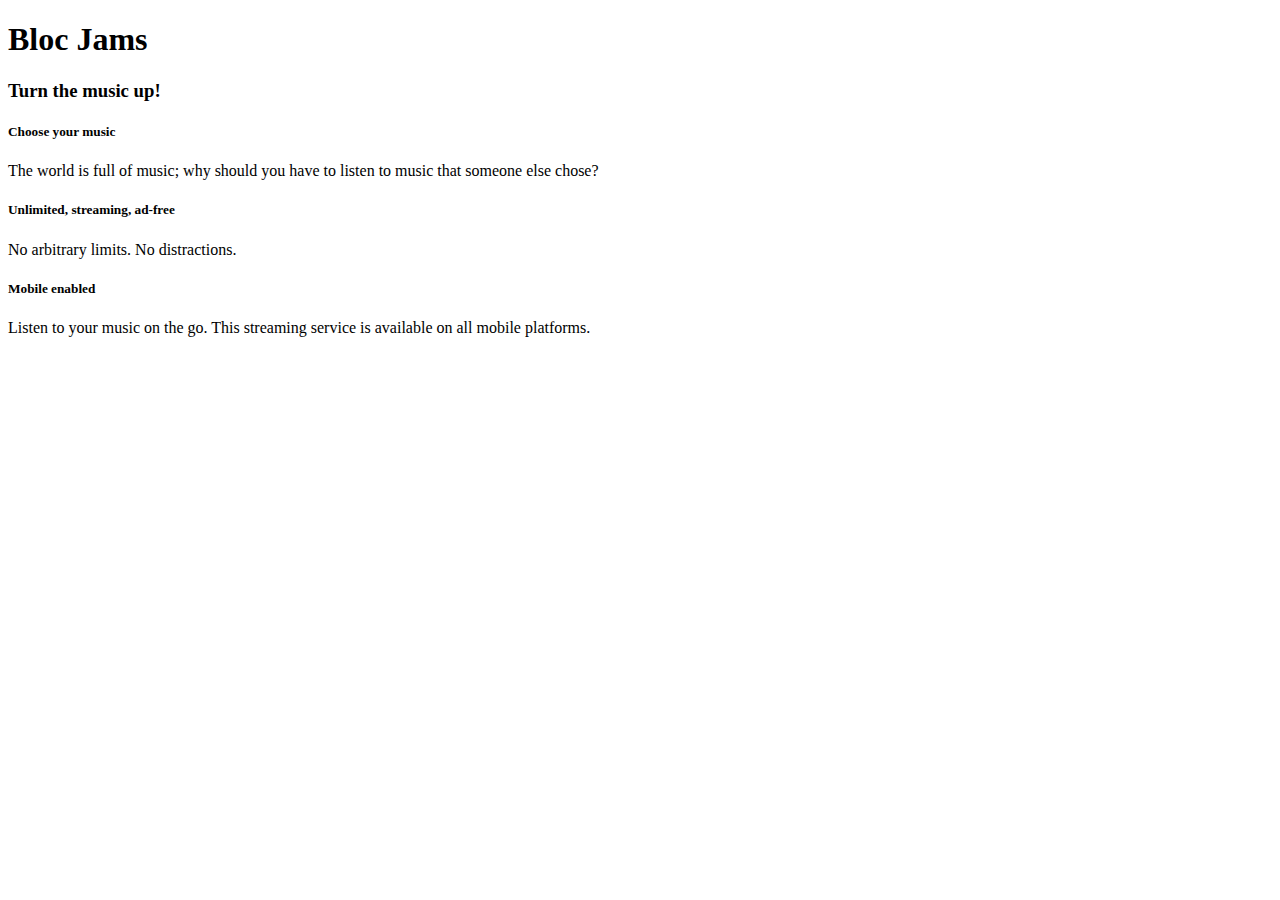
==== index.html @ 5b5a2f8e "Changed header to section for hero tag" ====
<!DOCTYPE html>
<html>
    <head>
        <title>Bloc Jams</title>
    </head>
    <body>
        <nav><!-- navigation bar -->
        </nav>
        <section><!-- hero content -->
            <h1>Bloc Jams</h1>
            <h3>Turn the music up!</h3>
        </section>
        <section><!-- selling points -->
            <div>
                <h5>Choose your music</h5>
                <p>The world is full of music; why should you have to listen to music that someone else chose?</p>
            </div>
            <div>
                <h5>Unlimited, streaming, ad-free</h5>
                <p>No arbitrary limits. No distractions.</p>
            </div>
            <div>
                <h5>Mobile enabled</h5>
                <p>Listen to your music on the go. This streaming service is available on all mobile platforms.</p>
            </div>
        </section>
    </body>
</html>
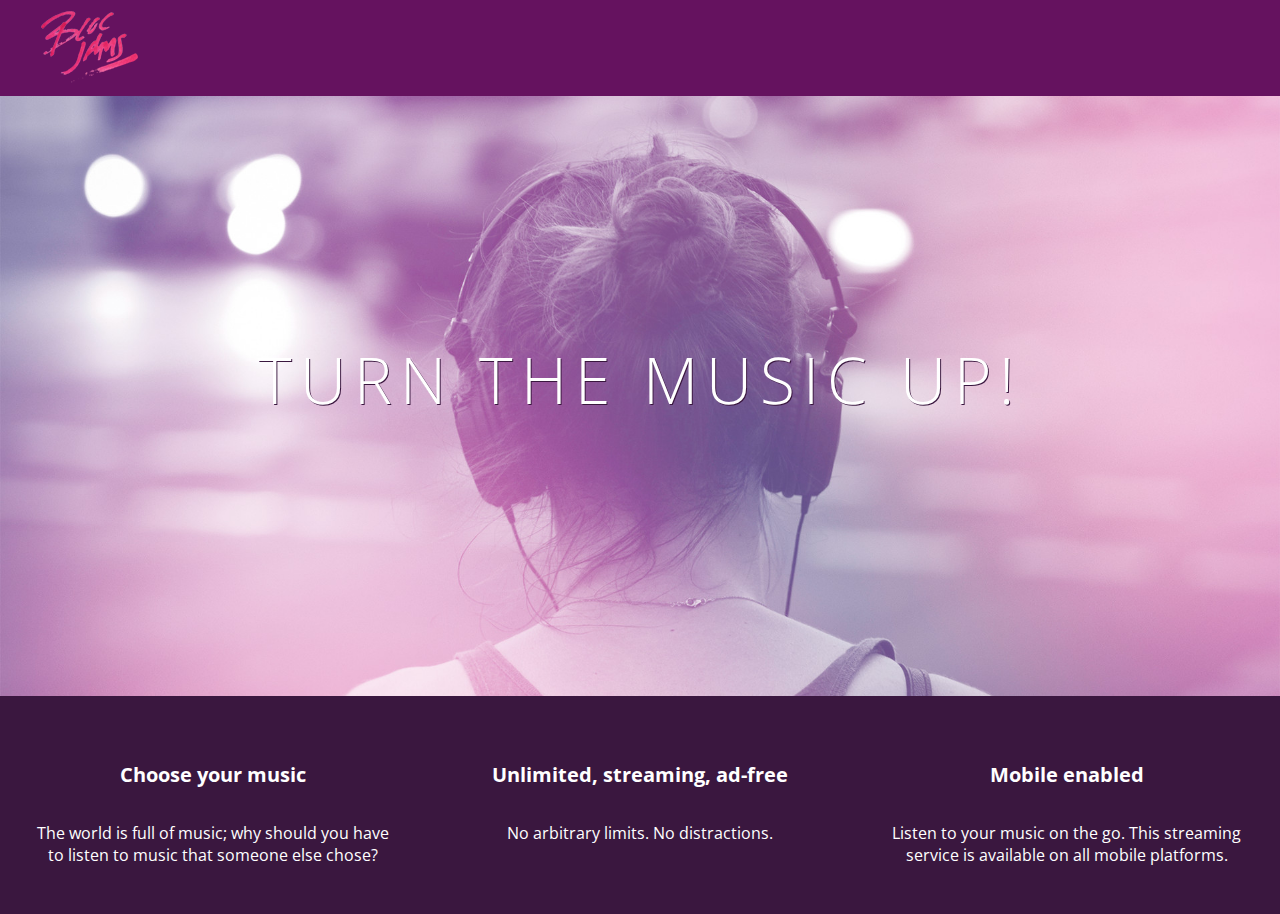
==== commit 6476565b: "Checkpoint 3 styles: completed" ====
--- a/index.html
+++ b/index.html
@@ -2,26 +2,33 @@
 <html>
     <head>
         <title>Bloc Jams</title>
+        <link rel="stylesheet" type="text/css" href="http://fonts.googleapis.com/css?family=Open+Sans:400,800,600,700,300">
+        <link rel="stylesheet" type="text/css" href="http://code.ionicframework.com/ionicons/2.0.1/css/ionicons.min.css">
+        <link rel="stylesheet" type="text/css" href="styles/normalize.css">
+        <link rel="stylesheet" type="text/css" href="styles/main.css">
     </head>
-    <body>
-        <nav><!-- navigation bar -->
+    <body class="landing">
+        <nav class="navbar"><!-- navigation bar -->
+            <img src="assets/images/bloc_jams_logo.png" alt="bloc jams logo" class="logo">
         </nav>
-        <section><!-- hero content -->
-            <h1>Bloc Jams</h1>
-            <h3>Turn the music up!</h3>
+        <section class="hero-content"><!-- hero content -->
+            <h1 class="hero-title">Turn the music up!</h1>
         </section>
-        <section><!-- selling points -->
-            <div>
-                <h5>Choose your music</h5>
-                <p>The world is full of music; why should you have to listen to music that someone else chose?</p>
+        <section class="selling-points"><!-- selling points -->
+            <div class="point">
+                <span class="ion-music-note"></span>
+                <h5 class="point-title">Choose your music</h5>
+                <p class="point-description">The world is full of music; why should you have to listen to music that someone else chose?</p>
             </div>
-            <div>
-                <h5>Unlimited, streaming, ad-free</h5>
-                <p>No arbitrary limits. No distractions.</p>
+            <div class="point">
+                <span class="ion-radio-waves"></span>
+                <h5 class="point-title">Unlimited, streaming, ad-free</h5>
+                <p class="point-description">No arbitrary limits. No distractions.</p>
             </div>
-            <div>
-                <h5>Mobile enabled</h5>
-                <p>Listen to your music on the go. This streaming service is available on all mobile platforms.</p>
+            <div class="point">
+                <span class="ion-iphone"></span>
+                <h5 class="point-title">Mobile enabled</h5>
+                <p class="point-description">Listen to your music on the go. This streaming service is available on all mobile platforms.</p>
             </div>
         </section>
     </body>
--- a/styles/main.css
+++ b/styles/main.css
@@ -0,0 +1,78 @@
+html {
+    height: 100%; /* makes sure our HTML takes up 100% of the browser window */
+    font-size: 100%;
+}
+
+body {
+    font-family: 'Open Sans'; /* sets our font to the "Open Sans" typeface */
+    color: white; /* sets the text color to white */
+    min-height: 100%; /* says the height of the body must be, at minimum, 100% of the window */
+}
+
+body.landing {
+    background-color: rgb(58,23,63); /* sets the background color to an RGB value */
+}
+
+.navbar {
+    padding: 0.5rem; /* rem is a relative unit - allows for responsive sizing */
+    background-color: rgb(101,18,95);
+}
+
+.navbar .logo {
+    position: relative; 
+    left: 2rem;
+}
+
+.hero-content {
+    position: relative; /* position is in the normal flow of the document and can be offset */
+    min-height: 600px; /* hero content element must be at least 600px */
+    background-image: url(../assets/images/bloc_jams_bg.jpg); /* specifies image to use */
+    background-repeat: no-repeat; /* tells browser not to repeat the image */
+    background-position: center center; /* centers the image both horizontally  and vertically */
+    background-size: cover; /* scales image so background is always covered by the image */
+}
+
+.hero-content .hero-title {
+    position: absolute; /* position is outside the normal flow of the document */
+    top: 40%;
+    -webkit-transform: translateY(-50%); /* vendor prefixes to vertically center the text */
+    -moz-transform: translateY(-50%);
+    -ms-transform: translateY(-50%);
+    width: 100%; /* makes sure the title inhabits the full width of its container */
+    text-align: center; /* aligns text in the horizontal center of the element */
+    font-size: 4rem; /* specifies the size of the font in root em units */
+    font-weight: 300; /* makes the font thinner or lighter weight */
+    text-transform: uppercase; /* transforms the text to be all uppercase lettering */
+    letter-spacing: 0.5rem; /* puts 0.5 root ems worth of space between each letter */
+    text-shadow: 1px 1px 0px rgb(58,23,63); /* creates a shadow underneath the text for readability over the image */
+}
+
+.selling-points {
+    position: relative;
+    display: table; /* place the elements in a table-like layout with each selling point side by side */
+    width: 100%;
+    -webkit-box-sizing: border-box;
+    -moz-box-sizing: border-box;
+    box-sizing: border-box; /* sizing properties include content, padding and border, but not margin */
+}
+
+.point {
+    display: table-cell;
+    position: relative;
+    width: 33.3%;
+    padding: 2rem;
+    text-align: center;
+}
+
+.point .point-title {
+    font-size: 1.25rem;
+}
+
+.ion-music-note,
+.ion-radio-waves,
+.ion-iphone {
+    color: rgb(233,50,117);
+    font-size: 5rem;
+}
+
+
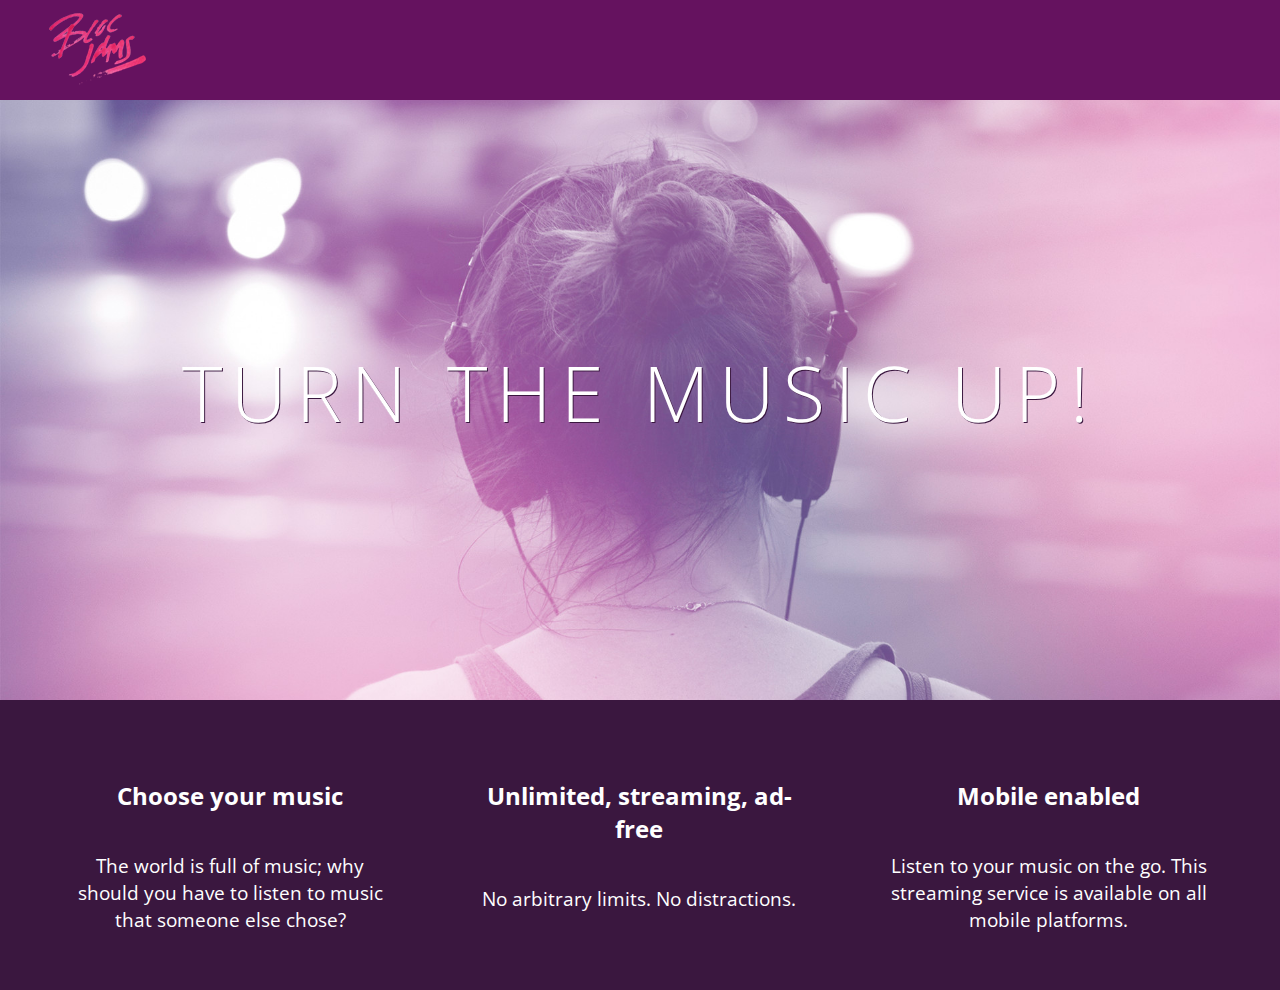
==== commit d616d33f: "Checkpoint 4 responsiveness: completed" ====
--- a/index.html
+++ b/index.html
@@ -2,10 +2,12 @@
 <html>
     <head>
         <title>Bloc Jams</title>
+        <meta name="viewport" content-"width=device-width, initial-scale=1">
         <link rel="stylesheet" type="text/css" href="http://fonts.googleapis.com/css?family=Open+Sans:400,800,600,700,300">
         <link rel="stylesheet" type="text/css" href="http://code.ionicframework.com/ionicons/2.0.1/css/ionicons.min.css">
         <link rel="stylesheet" type="text/css" href="styles/normalize.css">
         <link rel="stylesheet" type="text/css" href="styles/main.css">
+        <link rel="stylesheet" type="text/css" href="styles/landing.css">
     </head>
     <body class="landing">
         <nav class="navbar"><!-- navigation bar -->
@@ -14,18 +16,18 @@
         <section class="hero-content"><!-- hero content -->
             <h1 class="hero-title">Turn the music up!</h1>
         </section>
-        <section class="selling-points"><!-- selling points -->
-            <div class="point">
+        <section class="selling-points container"><!-- selling points -->
+            <div class="point column third">
                 <span class="ion-music-note"></span>
                 <h5 class="point-title">Choose your music</h5>
                 <p class="point-description">The world is full of music; why should you have to listen to music that someone else chose?</p>
             </div>
-            <div class="point">
+            <div class="point column third">
                 <span class="ion-radio-waves"></span>
                 <h5 class="point-title">Unlimited, streaming, ad-free</h5>
                 <p class="point-description">No arbitrary limits. No distractions.</p>
             </div>
-            <div class="point">
+            <div class="point column third">
                 <span class="ion-iphone"></span>
                 <h5 class="point-title">Mobile enabled</h5>
                 <p class="point-description">Listen to your music on the go. This streaming service is available on all mobile platforms.</p>
--- a/styles/main.css
+++ b/styles/main.css
@@ -1,3 +1,9 @@
+*, *::before, *::after {
+    -moz-box-sizing: border-box;
+    -webkit-box-sizing: border-box;
+    box-sizing: border-box;
+}
+
 html {
     height: 100%; /* makes sure our HTML takes up 100% of the browser window */
     font-size: 100%;
@@ -7,10 +13,6 @@
     font-family: 'Open Sans'; /* sets our font to the "Open Sans" typeface */
     color: white; /* sets the text color to white */
     min-height: 100%; /* says the height of the body must be, at minimum, 100% of the window */
-}
-
-body.landing {
-    background-color: rgb(58,23,63); /* sets the background color to an RGB value */
 }
 
 .navbar {
@@ -23,56 +25,30 @@
     left: 2rem;
 }
 
-.hero-content {
-    position: relative; /* position is in the normal flow of the document and can be offset */
-    min-height: 600px; /* hero content element must be at least 600px */
-    background-image: url(../assets/images/bloc_jams_bg.jpg); /* specifies image to use */
-    background-repeat: no-repeat; /* tells browser not to repeat the image */
-    background-position: center center; /* centers the image both horizontally  and vertically */
-    background-size: cover; /* scales image so background is always covered by the image */
+.container {
+    margin: 0 auto;
+    max-width: 64rem;
 }
 
-.hero-content .hero-title {
-    position: absolute; /* position is outside the normal flow of the document */
-    top: 40%;
-    -webkit-transform: translateY(-50%); /* vendor prefixes to vertically center the text */
-    -moz-transform: translateY(-50%);
-    -ms-transform: translateY(-50%);
-    width: 100%; /* makes sure the title inhabits the full width of its container */
-    text-align: center; /* aligns text in the horizontal center of the element */
-    font-size: 4rem; /* specifies the size of the font in root em units */
-    font-weight: 300; /* makes the font thinner or lighter weight */
-    text-transform: uppercase; /* transforms the text to be all uppercase lettering */
-    letter-spacing: 0.5rem; /* puts 0.5 root ems worth of space between each letter */
-    text-shadow: 1px 1px 0px rgb(58,23,63); /* creates a shadow underneath the text for readability over the image */
+/* Medium and small screens (640 px) */
+@media (min-width: 640px) {
+    html { font-size: 112%; } /* set font size large to make text more legible */
+    
+    .column {
+        float: left; /* every element will stick to left-most side in its container */
+        padding-left: 1rem; /* add padding to keep some space between gird elements */
+        padding-right: 1rem;
+    }
+    
+    .column.full { width: 100%; }
+    .column.two-thirds { width: 66.7%; }
+    .column.half { width: 50%; }
+    .column.third { width: 33.3%; }
+    .column.fourth { width: 25%; }
+    .column.flow-opposite { float: right; }
 }
 
-.selling-points {
-    position: relative;
-    display: table; /* place the elements in a table-like layout with each selling point side by side */
-    width: 100%;
-    -webkit-box-sizing: border-box;
-    -moz-box-sizing: border-box;
-    box-sizing: border-box; /* sizing properties include content, padding and border, but not margin */
+/* Large screens (1024px) */
+@media (min-width: 1024px) {
+    html { font-size: 120%; }
 }
-
-.point {
-    display: table-cell;
-    position: relative;
-    width: 33.3%;
-    padding: 2rem;
-    text-align: center;
-}
-
-.point .point-title {
-    font-size: 1.25rem;
-}
-
-.ion-music-note,
-.ion-radio-waves,
-.ion-iphone {
-    color: rgb(233,50,117);
-    font-size: 5rem;
-}
-
-
--- a/styles/landing.css
+++ b/styles/landing.css
@@ -0,0 +1,48 @@
+body.landing {
+    background-color: rgb(58,23,63); /* sets the background color to an RGB value */
+}
+
+.hero-content {
+    position: relative; /* position is in the normal flow of the document and can be offset */
+    min-height: 600px; /* hero content element must be at least 600px */
+    background-image: url(../assets/images/bloc_jams_bg.jpg); /* specifies image to use */
+    background-repeat: no-repeat; /* tells browser not to repeat the image */
+    background-position: center center; /* centers the image both horizontally  and vertically */
+    background-size: cover; /* scales image so background is always covered by the image */
+}
+
+.hero-content .hero-title {
+    position: absolute; /* position is outside the normal flow of the document */
+    top: 40%;
+    -webkit-transform: translateY(-50%); /* vendor prefixes to vertically center the text */
+    -moz-transform: translateY(-50%);
+    -ms-transform: translateY(-50%);
+    width: 100%; /* makes sure the title inhabits the full width of its container */
+    text-align: center; /* aligns text in the horizontal center of the element */
+    font-size: 4rem; /* specifies the size of the font in root em units */
+    font-weight: 300; /* makes the font thinner or lighter weight */
+    text-transform: uppercase; /* transforms the text to be all uppercase lettering */
+    letter-spacing: 0.5rem; /* puts 0.5 root ems worth of space between each letter */
+    text-shadow: 1px 1px 0px rgb(58,23,63); /* creates a shadow underneath the text for readability over the image */
+}
+
+.selling-points {
+    position: relative;
+}
+
+.point {
+    position: relative;
+    padding: 2rem;
+    text-align: center;
+}
+
+.point .point-title {
+    font-size: 1.25rem;
+}
+
+.ion-music-note,
+.ion-radio-waves,
+.ion-iphone {
+    color: rgb(233,50,117);
+    font-size: 5rem;
+}
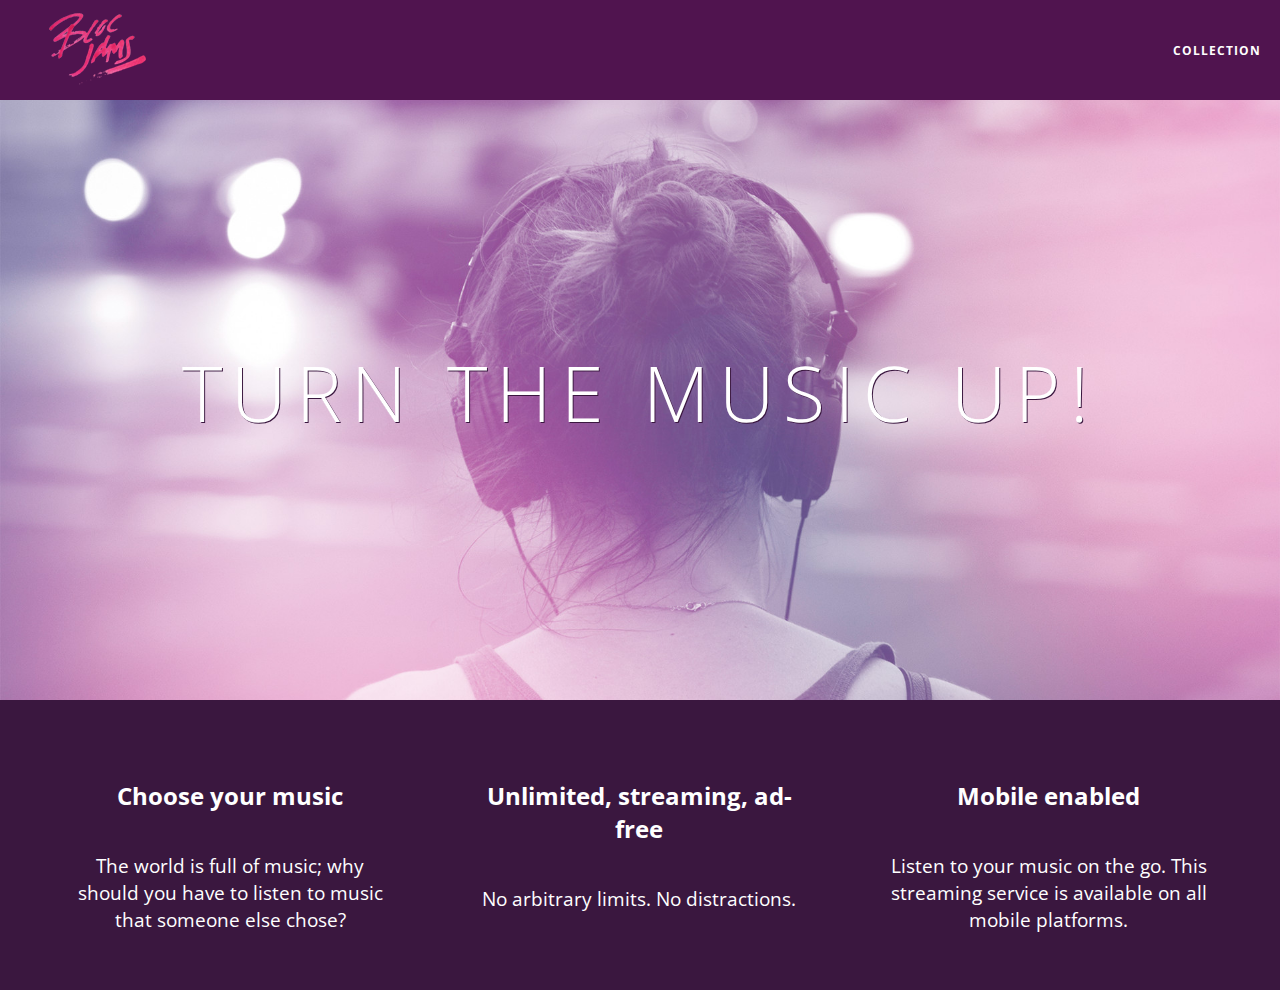
==== commit 25cbf610: "Checkpoint 4 collection view completed" ====
--- a/index.html
+++ b/index.html
@@ -11,12 +11,17 @@
     </head>
     <body class="landing">
         <nav class="navbar"><!-- navigation bar -->
-            <img src="assets/images/bloc_jams_logo.png" alt="bloc jams logo" class="logo">
+            <a href="index.html" class="logo">
+                <img src="assets/images/bloc_jams_logo.png" alt="bloc jams logo">
+            </a>
+            <div class="links-container">
+                <a href="collection.html" class="navbar-link">collection</a>
+            </div>
         </nav>
         <section class="hero-content"><!-- hero content -->
             <h1 class="hero-title">Turn the music up!</h1>
         </section>
-        <section class="selling-points container"><!-- selling points -->
+        <section class="selling-points container clearfix"><!-- selling points -->
             <div class="point column third">
                 <span class="ion-music-note"></span>
                 <h5 class="point-title">Choose your music</h5>
--- a/styles/main.css
+++ b/styles/main.css
@@ -16,13 +16,46 @@
 }
 
 .navbar {
+    position: relative;
     padding: 0.5rem; /* rem is a relative unit - allows for responsive sizing */
-    background-color: rgb(101,18,95);
+    background-color: rgba(101,18,95,0.5); /* includes alpha (opacity) of text */
+    z-index: 1; /* determines which element is displayed on top of the other */
 }
 
 .navbar .logo {
     position: relative; 
     left: 2rem;
+    cursor: pointer; /* produces the finger-pointer icon when you hover over the logo */
+}
+
+.navbar .links-container {
+    display: table;
+    position: absolute;
+    top: 0;
+    right: 0;
+    height: 100px;
+    color: white;
+    text-decoration: none; /* allows for addition of underlines, strikethroughs etc, set to none for anchor tags which have underline by default */
+}
+
+.links-container .navbar-link {
+    display: table-cell;
+    position: relative;
+    height: 100%;
+    padding-left: 1rem;
+    padding-right: 1rem;
+    vertical-align: middle; /* orients inline or table-cell content vertically */
+    color: white;
+    font-size: 0.625rem;
+    letter-spacing: 0.05rem;
+    font-weight: 700;
+    text-transform: uppercase;
+    text-decoration: none;
+    cursor: pointer;
+}
+
+.links-container .navbar-link:hover {
+    color: rgb(233,50,117);
 }
 
 .container {
@@ -52,3 +85,13 @@
 @media (min-width: 1024px) {
     html { font-size: 120%; }
 }
+
+.clearfix::before,
+.clearfix::after {
+    content: " ";
+    display: table;
+}
+
+.clearfix::after {
+    clear: both;
+}
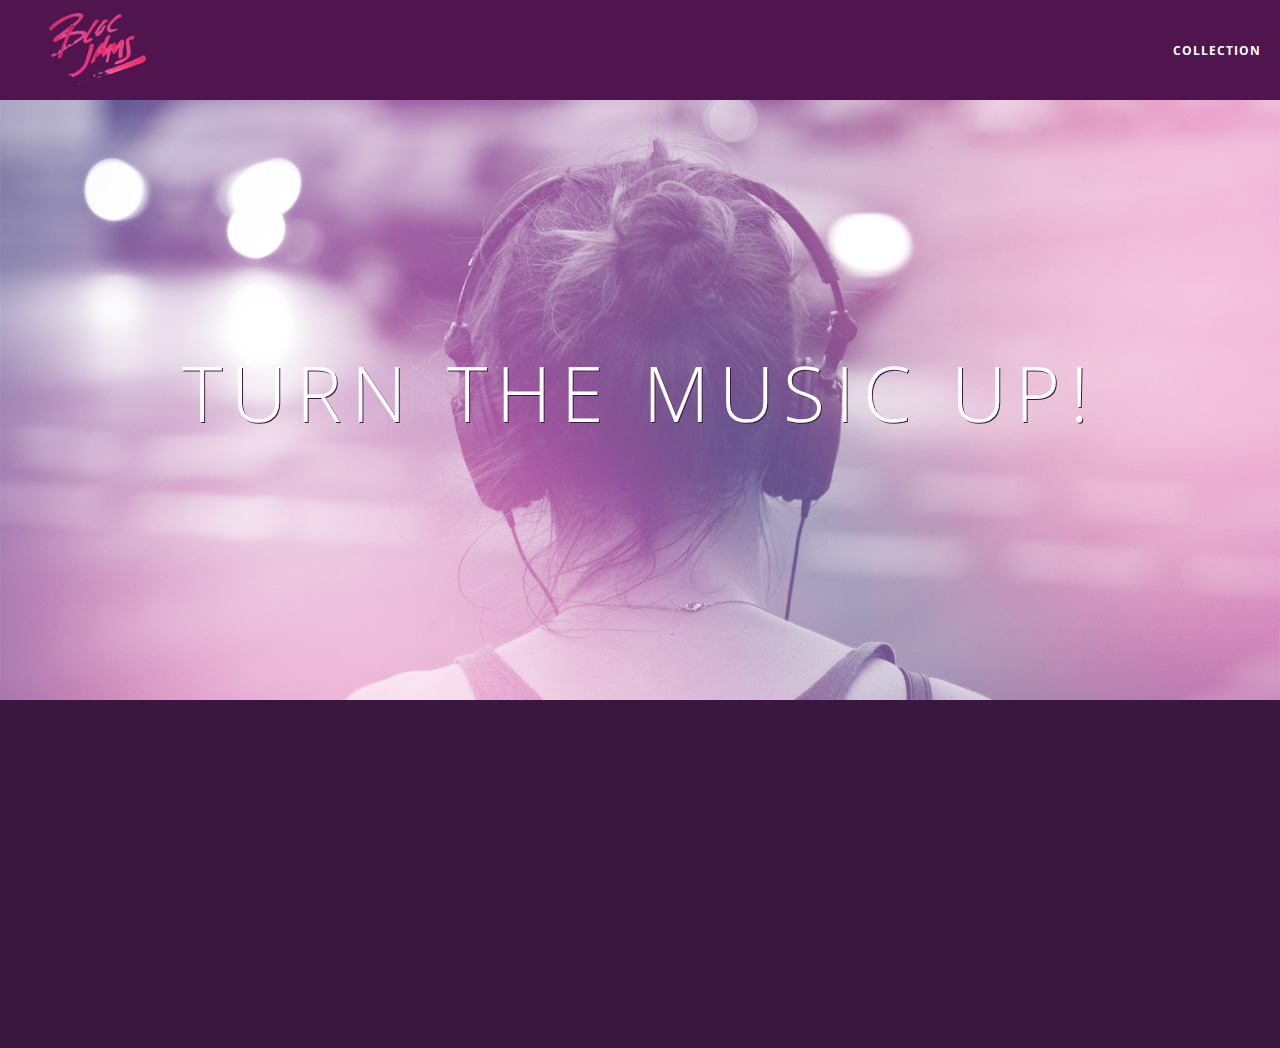
==== commit d2b7ad14: "Checkpoint 8 Animation completed" ====
--- a/index.html
+++ b/index.html
@@ -38,5 +38,6 @@
                 <p class="point-description">Listen to your music on the go. This streaming service is available on all mobile platforms.</p>
             </div>
         </section>
+        <script src="scripts/landing.js"></script>
     </body>
 </html>--- a/styles/main.css
+++ b/styles/main.css
@@ -63,6 +63,10 @@
     max-width: 64rem;
 }
 
+.container.narrow {
+    max-width: 56rem;
+}
+
 /* Medium and small screens (640 px) */
 @media (min-width: 640px) {
     html { font-size: 112%; } /* set font size large to make text more legible */
--- a/styles/landing.css
+++ b/styles/landing.css
@@ -34,6 +34,17 @@
     position: relative;
     padding: 2rem;
     text-align: center;
+    /* transitions added will animate point elements by scaling and fading them */
+    opacity: 0; /* on page load, this element will not be visible - we'll write JavaScript program to trigger animation */
+    -webkit-transform: scaleX(0.9) translateY(3rem); /* scales element to  90% of its width and moves it 3rem down */
+    -moz-transform: scaleX(0.9) translateY(3rem);
+    transform: scaleX(0.9) translateY(3rem);
+    -webkit-transition: all 0.25s ease-in-out; /* we want to transition all CSS properties, last a quarter of a second and the timing to ease in out */
+    -moz-transition: all 0.25s ease-in-out;
+    transition: all 0.25s ease-in-out;
+    -webkit-transition-delay: 0.2s;
+    -moz-transition-delay: 0.2s;
+    transition-delay: 0.2s;
 }
 
 .point .point-title {
